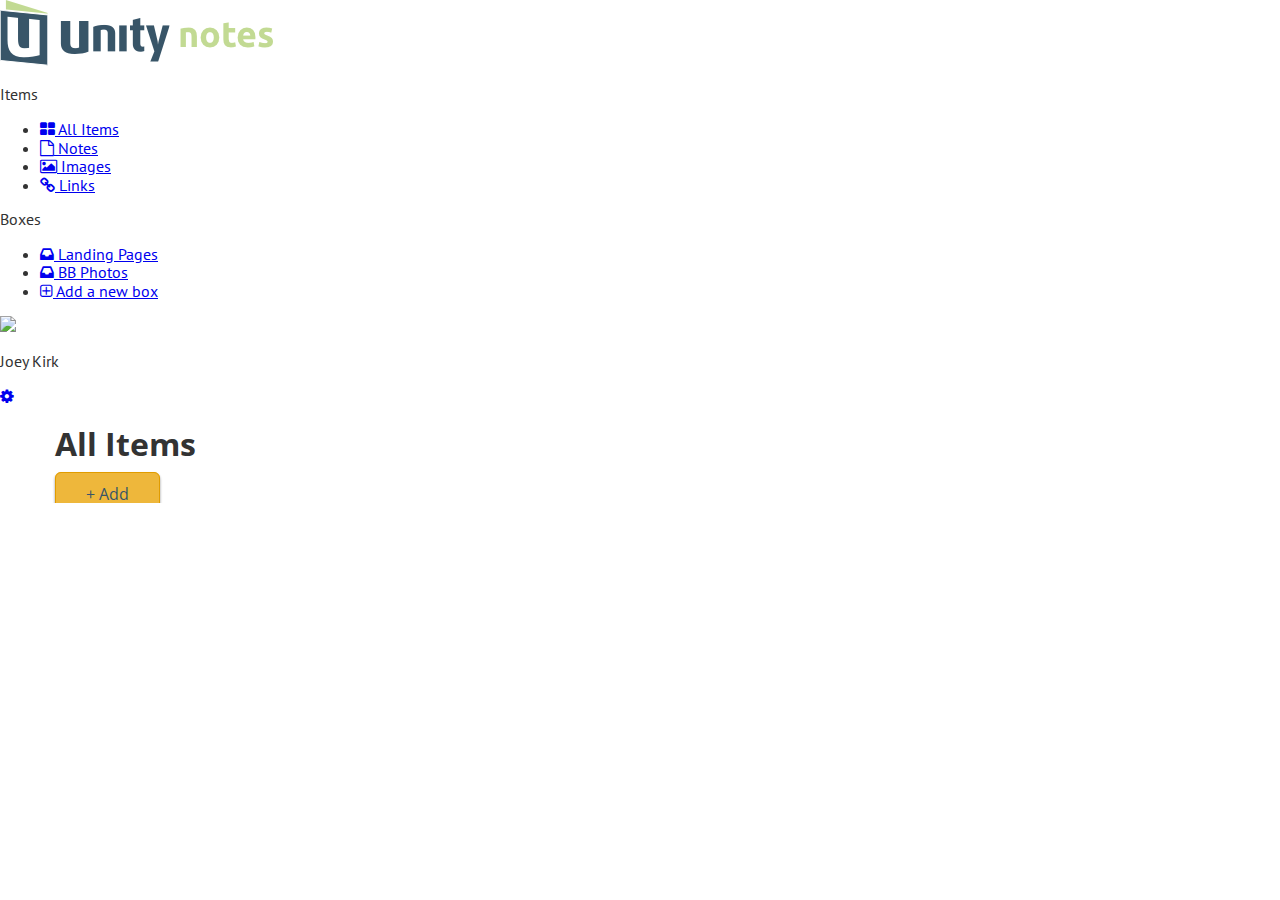
==== dashboard.html @ 7c8ab6ca "Created Dashboard Page w/ Left Nav" ====
<!DOCTYPE html>
<html lang="en-us">
<head>
   <meta http-equiv="X-UA-Compatible" content="IE=Edge">
   <meta name="viewport" content="width=device-width, initial-scale=1">
   <meta charset="UTF-8">
   <script src="https://use.fontawesome.com/1afe64d112.js"></script>  
    <title>Dashboard | Unity Notes</title>
    
    <!-- Google Fonts -->
    <link href="https://fonts.googleapis.com/css?family=Open+Sans:300,400,700|PT+Sans:400,700|Ubuntu:300,300i,400,400i,500,500i" rel="stylesheet" type='text/css'>
    
    <!-- CSS -->
    <link rel="stylesheet" href="css/normalize.css">
    <link rel="stylesheet" href="css/style.css">
    <link rel="stylesheet" href="css/font-awesome.css">
    <link rel="stylesheet" href="css/animate.css">
      
</head>
<body class="dashboard">
    
    <!-- LEFT NAVIGATION -->
    
    <nav id="left-nav" class="left-nav">
     <a href="#" class="site-logo"><img src="images/site-logo.png" /></a>
     <div class="items">
       <p>Items</p>
       <ul>
         <li><a href="#"><i class="fa fa-th-large"></i> All Items</a></li>
         <li><a href="#"><i class="fa fa-file-o"></i> Notes</a></li>
         <li><a href="#"><i class="fa fa-picture-o"></i> Images</a></li>
         <li><a href="#"><i class="fa fa-link"></i> Links</a></li>
       </ul>
       <p>Boxes</p>
       <ul>
         <li><a href="#"><i class="fa fa-inbox"></i> Landing Pages</a></li>
         <li><a href="#"><i class="fa fa-inbox"></i> BB Photos</a></li>
         <li><a href="#"><i class="fa fa-plus-square-o"></i> Add a new box</a></li>
       </ul>
     </div>
   <div class="settings">
     <img src="https://s3.amazonaws.com/uifaces/faces/twitter/jsa/128.jpg">
     <p>Joey Kirk</p>
     <a href="#"><i class="fa fa-cog"></i></a>
   </div>
  </nav>
<main role="main">
    
   <!-- BENEFITS -->
    
   <section class="content">
     <div class="container">
       <div class="header">
         <h1>All Items</h1>
         <a href="#" class="btn">+ Add</a>
       </div>
     </div>
     <div class="container">
       <div class="content-item">
         <div class="item-box">
         </div>
       </div>
       <div class="content-item">
         <div class="item-box">
         </div>
       </div>
       <div class="content-item">
         <div class="item-box">
         </div>
       </div>
       <div class="content-item">
         <div class="item-box">
         </div>
       </div>
       <div class="content-item">
         <div class="item-box">
         </div>
       </div>
       <div class="content-item">
         <div class="item-box">
         </div>
       </div>
       <div class="content-item">
         <div class="item-box">
         </div>
       </div>
       <div class="content-item">
         <div class="item-box">
         </div>
       </div>
       <div class="content-item">
         <div class="item-box">
         </div>
       </div>
       <div class="content-item">
         <div class="item-box">
         </div>
       </div>
     </div>
   </section>
 </main>
</body>
</html>
---- css/style.css ----
html, body{
    overflow-x: hidden;
}

body{
    font-family: "PT Sans", Helvetica, Arial, sans-serif;
    color:#333333;
 }

 h1, h2, h3, h4, h5, h6 {
    font-family: "Open Sans", Helvetica, Arial, sans-serif;
 }

 h2 {
   font-size:28px;
   font-weight: normal;
   margin-bottom: 5px;
 }

 p {
   font-size:16px;
   line-height: 19px;
   font-weight: 100;
 }

/* GRID */

.container {
    margin-right: auto;
    margin-left: auto;
    padding-left: 15px;
    padding-right: 15px;
    position: relative;
}

.container:before,
.container:after {
    content: " ";
    display: table;
}

.container:after {
    clear: both;
}

.one-half, .one-third, .one-fourth {
    width: 96%;
    float:left;
    position:relative;
    min-height: 1px;
    margin:0 2% 20px;
}
.staggered {
    width: 96%;
    float:left;
    top: 20px;
    position:relative;
    min-height: 1px;
    margin:0 2% 20px;
}
/* MEDIA QUERIES */
/* 'min-width' * .96 = '.Container' Width (to account for 2% padding on Left & Right Sides) */

@media (min-width: 320px) {
    .container {
      width: 307px
  }
}

@media (min-width: 768px) {
   .container {
     width: 750px;
   }
 }

@media (min-width: 992px) {
   .container {
     width: 970px;
   }
   .one-half {
     width:46%;
   }
   .one-third {
     width:29.33333%;
   }
   .one-fourth {
     width:21%;
   }
 }
 @media (min-width: 1200px) {
   .container {
     width: 1170px;
   }
 }

/* HEADER */

header {
   color:#FFFFFF;
   background: url(../images/Hero-Top.png);
   min-height:500px;
    background-repeat: no-repeat;
    background-position:center center;
    background-size: cover;
 }
 header nav {
   padding:1em;
 }
 header nav ul {
   display:inline;
   text-align: right;
   float:right;
   margin:0;
 }
 header nav ul > li {
   list-style-type: none;
   display: inline-block;
   margin:0 5px;
 }
 header nav ul > li.btn-outline {
   padding:10px 15px;
   border:2px solid #FFFFFF;
   border-radius: 6px;
 }
 header nav ul > li.btn-outline:hover {
   background:#FFFFFF;
 }
 header nav ul > li > a {
   color:#FFFFFF;
   text-decoration: none;
 }
 header nav ul > li.btn-outline:hover > a {
   color:#34495E;
 }
 header .hero {
   font-family: "Open Sans";
   text-align: center;
   display:block;
   position: relative;
 }
 header .hero h1 {
   font-size:38px;
   font-weight: lighter;
   margin:95px 0 0;
 }
 header .hero p {
   font-size: 18px;
   line-height: 26px;
   font-weight: lightest;
   margin:10px 0 40px;
 }


/* BUTTONS */
.btn {
    Border-radius: 6px;
    color:#385568;
    font-family: "Open Sans";
    font-weight: 400;
    text-decoration: none;
    padding: 10px 30px;
    background: #EEB73B;
    border: 1px solid #E19C00;
    box-shadow: 0px 2px 2px 1px rgba(0, 0, 0, 0.2);
}
.middle-btn {
    Border-radius: 6px;
    color:#385568;
    font-family: "Open Sans";
    font-weight: 400;
    text-decoration: none;
    padding: 10px 30px;
    background: #EEB73B;
    border: 1px solid #E19C00;
    box-shadow: 0px 2px 2px 1px rgba(0, 0, 0, 0.2);
}

/* BENEFITS */
 .benefits {
   text-align: center;
   display:block;
   position:relative;
 }
 .benefits ul {
   margin: 0 auto;
   padding:4em 0;
 }
 .benefits ul li {
   list-style-type: none;
   display: inline-block;
 }
 .benefits i {
   color:#3A5668;
   font-size:60px;
   margin:0;
   vertical-align: middle;
 }
 .benefits h2 {
   color:#3A5668;
 }

/* PRICING */

.pricing {
    background: url("../images/Hero-Center.png") top center no-repeat, linear-gradient(206deg, #5F81A3, #34495E 94%);
    background-size:cover;
    text-align: center;
    padding: 4em 0;
}
.pricing h2, .pricing p {
    color:#fff;
    font-weight: 100;
}
.pricing ul {
    margin:0 auto;
    padding:1em 0;
}
.pricing ul li{
    list-style-type: none;
}
.box {
    padding:0 15px 15px;
    background: #FFFFFF;
    border-radius: 6px;
    box-shadow: 0px 2px 0px rgba(0,0,0,0.20);
    min-height: 410px;
    position: relative;
    margin-top: 25px;
}
.box.middle {
    min-height: 440px;
    margin-top: 10px;
}
.box h3 {
   font-family: "Open Sans", Helvetica, Arial, sans-serif;
   font-weight: 300;
   border-top-left-radius: 6px;
   border-top-right-radius: 6px;
   text-transform: uppercase;
   background: #E2E2E2;
   box-shadow: 0px 1px 2px 0px rgba(0,0,0,0.40);
   left:0;
   right:0;
   top:0;
   text-align: center;
   margin:0 -15px 40px;
   padding:10px 0;
 }
.box h4 {
   font-size:50px;
   font-weight: normal;
   margin:40px 0 10px;
   color:#3498DB;
 }
 .box h4 span {
   font-size:32px;
   vertical-align: top;
 }
 .box h4 span.month {
   font-family: "Open Sans", Helvetica, Arial, sans-serif;
   font-weight: 100;
   color:#888888;
   font-size:18px;
   vertical-align: middle;
 }
 .box ul li {
   font-size:18px;
   margin-bottom:20px;
  }
.box .btn {
   position:absolute;
   bottom:40px;
   left:20px;
   right:20px;
 }
.box .middle-btn {
   position:absolute;
   bottom:55px;
   left:20px;
   right:20px;
}
 .small {
   font-size: 13px;
   color: #FEFEFE;
   line-height: 15px;
   font-style:italic;
 }

/* TESTIMONIALS */
.testimonials {
   padding:4em 0;
   text-align: center;
 }
 .testimonials h2 {
   color:#3A5668;
 }
 .testimonials ul li {
   list-style-type: none;
 }
 .testimonials blockquote {
   color: #3A5668;
   text-align: left;
   font-style: italic;
   background:#E2E2E2;
   position: relative;
   padding:30px;
   border-radius: 6px;
   width:auto;
   margin:0;
 }
 .testimonials blockquote:after {
   top: 100%;
   left: 13%;
   border: solid transparent;
   content: " ";
   height: 0;
   width: 0;
   position: absolute;
   pointer-events: none;
   border-top-color: #E2E2E2;
   border-width: 10px;
   margin-left: -10px;
 }
 .testimonials img {
   height: 65px;
   width: 65px;
   border-radius:50%;
   float: left;
   display: inline-block;
   margin:20px 10px 0 0;
 }
 .testimonials p.name {
   float: left;
   display: inline-block;
   text-align: left;
   font-size:13px;
   margin-top: 30px;
 }

/* BOTTOM CTA */

.BottomCTA {
    padding: 4em 0;
    text-align: center;
    background: url("../images/Hero-Bottom.png") top center no-repeat, linear-gradient(206deg, #5F81A3, #34495E 94%);
    background-size:cover;
    text-align: center;
    padding: 4em 0;
}
.BottomCTA h2 {
   font-size:38px;
   color: #3A5668;
   font-weight: 100;
   margin: 50px 0 15px;
}
 .BottomCTA p {
   color: #3A5668;
   font-size: 16px;
   line-height: 26px;
   font-weight: 100;
   margin: 0 10px 40px;
}

.CTABox {
    padding:5px 5px 5px;
    background: #FFFFFF;
    border-radius: 6px;
    box-shadow: 0px 2px 0px rgba(0,0,0,0.20);
    min-height: 300px;
    max-width: 550px;
    position: relative;
    margin: auto;
}


/* FOOTER */

footer {
   background-color: #34495E;
   background-image: linear-gradient(to top, #3498DB 0%, #3498DB 50%, #34495E 50%, #34495E 100%);
   color: #FFFFFF;
   height: 150px;
   position: relative;
   overflow: hidden;
   z-index: 0;
 }
 footer p, footer nav ul {
   font-size:14px;
   font-weight:100;
   text-align: center;
   margin: 10px auto 0;
 }
 footer nav ul li {
   list-style-type: none;
   display: inline;
 }
 footer nav ul li a {
   color:#FFFFFF;
   text-decoration: none;
 }
 footer .right-footer-block {
   background-color: transparent;
 }
 footer .logo{
   padding: 2em 0;
   margin: 0 auto;
   display: block;
 }
 
@media (min-width: 992px){
footer {
    background-color: #fff;
    background-image: linear-gradient(to left, #fff 0%, #fff 33.33337%, #3A5668 33.33337%, #3A5668 100%);
    height: 90px;
   }
   footer p, footer nav ul{
     padding: 2em 0;
     text-align: left;
   }
   footer .right-footer-block {
     background-color: #fff;
   }
   footer .logo{
     padding: .7em 0 1em 1em;
   }
 }
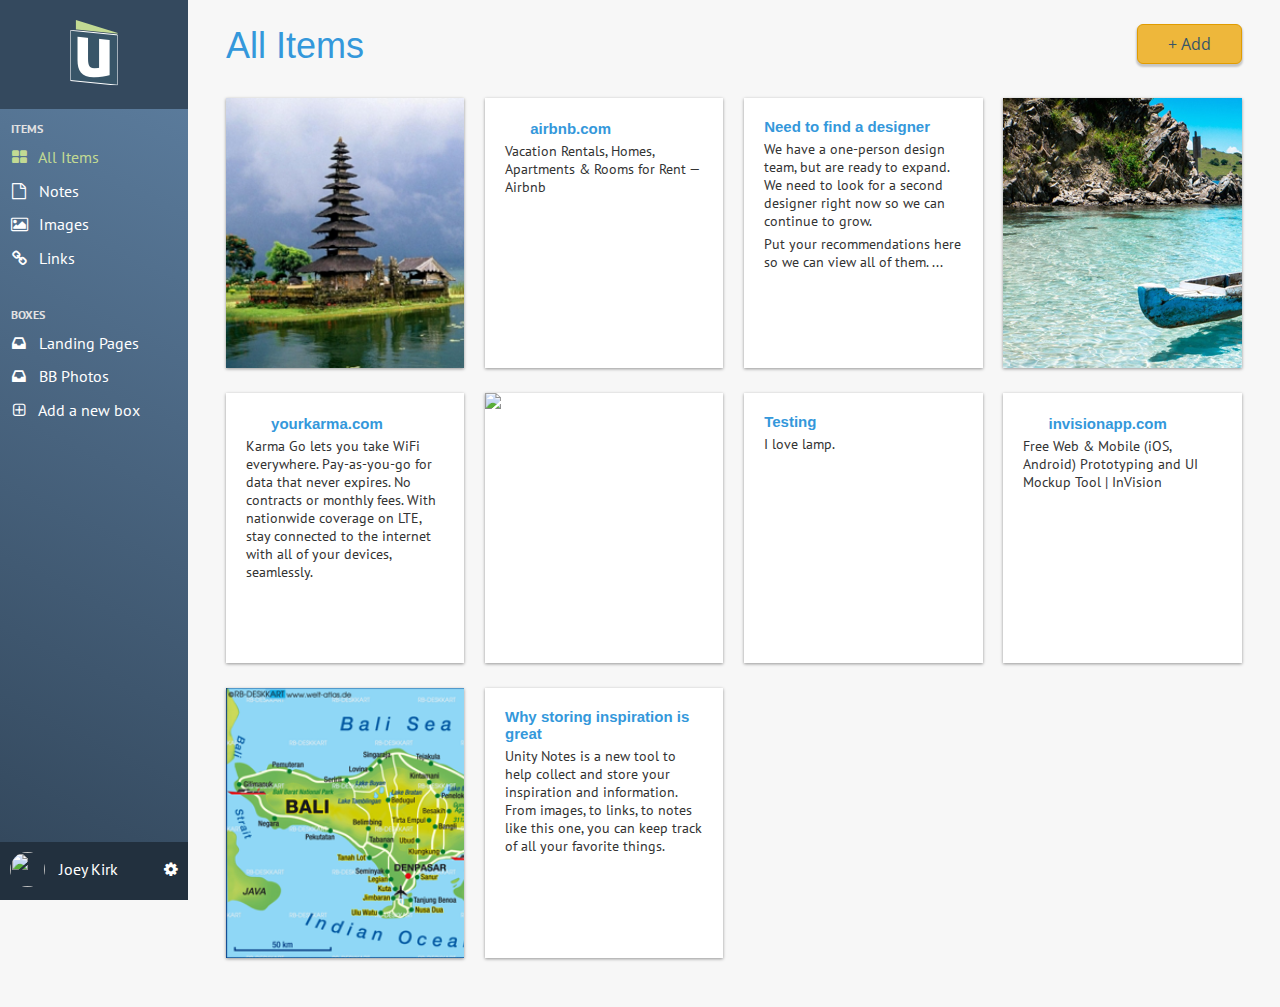
==== commit ae87aa6a: "Dashboard styling completed (really this time)" ====
--- a/dashboard.html
+++ b/dashboard.html
@@ -22,14 +22,14 @@
     <!-- LEFT NAVIGATION -->
     
     <nav id="left-nav" class="left-nav">
-     <a href="#" class="site-logo"><img src="images/site-logo.png" /></a>
+     <a href="dashboard.html" class="site-logo"><img src="images/Logo-U.png" /></a>
      <div class="items">
        <p>Items</p>
        <ul>
-         <li><a href="#"><i class="fa fa-th-large"></i> All Items</a></li>
-         <li><a href="#"><i class="fa fa-file-o"></i> Notes</a></li>
-         <li><a href="#"><i class="fa fa-picture-o"></i> Images</a></li>
-         <li><a href="#"><i class="fa fa-link"></i> Links</a></li>
+           <li><a href="dashboard.html"><span class="active"><i class="fa fa-th-large"></i> All Items</span></a></li>
+         <li><a href="notes.html"><i class="fa fa-file-o"></i> Notes</a></li>
+           <li><a href="images.html"><i class="fa fa-picture-o"></i> Images</a></li>
+         <li><a href="Links.html"><i class="fa fa-link"></i> Links</a></li>
        </ul>
        <p>Boxes</p>
        <ul>
@@ -46,7 +46,7 @@
   </nav>
 <main role="main">
     
-   <!-- BENEFITS -->
+   <!-- CONTENT -->
     
    <section class="content">
      <div class="container">
@@ -58,42 +58,60 @@
      <div class="container">
        <div class="content-item">
          <div class="item-box">
+             <img src="images/dashboard/Temple.png">
          </div>
        </div>
        <div class="content-item">
          <div class="item-box">
+            <h2><img class="favicon" src="https://www.airbnb.com/favicon.ico"> <a href="#">airbnb.com</a></h2>
+           <p>Vacation Rentals, Homes, Apartments &amp; Rooms for Rent &mdash; Airbnb</p>
+         </div>
+       </div>
+      <div class="content-item">
+        <div class="item-box">
+            <h2><a href="#">Need to find a designer</a></h2>
+           <p>We have a one-person design team, but are ready to expand. We need to look for a second designer right now so we can continue to grow.</p>
+           <p>Put your recommendations here so we can view all of them. ...</p>
+        </div>
+       </div>
+       <div class="content-item">
+         <div class="item-box">
+            <img src="images/dashboard/Boat.png">
          </div>
        </div>
        <div class="content-item">
          <div class="item-box">
+            <h2><img class="favicon" src="https://www.yourkarma.com/favicon.ico"> <a href="#">yourkarma.com</a></h2>
+          <p>Karma Go lets you take WiFi everywhere. Pay-as-you-go for data that never expires. No contracts or monthly fees. With nationwide coverage on LTE, stay connected to the internet with all of your devices, seamlessly.</p>
          </div>
        </div>
        <div class="content-item">
          <div class="item-box">
+            <img src="images/dashboard/infinity.png">
          </div>
        </div>
        <div class="content-item">
          <div class="item-box">
+            <h2><a href="#">Testing</a></h2>
+           <p>I love lamp.</p>
          </div>
        </div>
        <div class="content-item">
          <div class="item-box">
+            <h2><img class="favicon" src="https://www.invisionapp.com/favicon.ico"> <a href="#">invisionapp.com</a></h2>
+           <p>Free Web &amp; Mobile (iOS, Android) Prototyping and UI Mockup Tool | InVision</p>
          </div>
        </div>
        <div class="content-item">
          <div class="item-box">
+            <img src="images/dashboard/Map.png">
          </div>
        </div>
        <div class="content-item">
          <div class="item-box">
-         </div>
-       </div>
-       <div class="content-item">
-         <div class="item-box">
-         </div>
-       </div>
-       <div class="content-item">
-         <div class="item-box">
+            <h2><a href="#">Why storing inspiration is great</a></h2>
+            <p>Unity Notes is a new tool to help collect and store your inspiration and information. From images, to links, to notes like this one, you can keep track of all your favorite things.
+            </p>
          </div>
        </div>
      </div>
--- a/css/style.css
+++ b/css/style.css
@@ -424,3 +424,210 @@
      padding: .7em 0 1em 1em;
    }
  }
+
+
+ /* DASHBOARD */
+ .dashboard {
+   background:#F7F7F7;
+ }
+ .left-nav {
+   height: 100vh;
+   width:14.66666667%;
+   color:#FFFFFF;
+   background: #34495E;
+   background-image: linear-gradient(206deg, #5F81A3 0%, #34495E 94%);
+   float:left;
+   position: fixed;
+   display:block;
+ }
+ .left-nav .site-logo {
+   padding:20px 0;
+   background:#34495E;
+   display:block;
+   text-align: center;
+ }
+ .left-nav .items {
+   padding:0 6%;
+ }
+ .left-nav .items p {
+   font-weight: 600;
+   text-transform: uppercase;
+   font-size: 12px;
+   color: #E2E2E2;
+   line-height: 15px;
+ }
+ .left-nav .items ul {
+   margin:0 0 40px;
+   padding:0;
+ }
+ .left-nav .items ul li {
+   list-style-type: none;
+   margin-bottom: 15px;
+ }
+ .left-nav .items ul li a {
+   color:#FFFFFF;
+   text-decoration: none;
+   font-weight: 100;
+ }
+ .left-nav .items ul li a i {
+   width:16px;
+   text-align: center;
+   margin-right:8px;
+ }
+
+/* LEFT NAVBAR SETTINGS */
+ .left-nav .settings {
+   position:absolute;
+   background:#22303E;
+   width:100%;
+   bottom:0;
+   left:0;
+   right:0;
+   padding:10px 0;
+ }
+ .left-nav .settings img {
+   height:35px;
+   width:35px;
+   border-radius: 50%;
+   margin-left:10px;
+   display: inline-block;
+ }
+ .left-nav .settings p {
+   display: inline-block;
+   vertical-align: top;
+   padding-top: 8px;
+   font-weight: 400;
+   margin:0 0 0 10px;
+ }
+ .left-nav .settings a {
+   color:#FFFFFF;
+   text-decoration: none;
+   text-align: right;
+   float: right;
+   margin-right:10px;
+   margin-top:8px;
+ }
+
+ /* CONTENT */
+ .content {
+   padding:6em 1% 1.5em;
+   float:right;
+   width:98%;
+   position: relative;
+ }
+ .content .header {
+   margin:0 1% 20px;
+ }
+ .content .header h1 {
+   font-family: "Lato", Helvetica, Arial, sans-serif;
+   font-weight: 100;
+   margin:0 0 30px;
+   font-size: 36px;
+   color: #3498DB;
+   line-height: 44px;
+   float: left;
+   display:inline-block;
+ }
+ .content .header > a {
+   float:right;
+ }
+ .content-item {
+   width:96%;
+   margin:0 2% 25px;
+   float:left;
+   display:block;
+ }
+ .item-box {
+   display:block;
+   height:230px;
+   background: #FFFFFF;
+   box-shadow: 0px 1px 3px 0px rgba(0,0,0,0.40);
+   position: relative;
+   overflow: hidden;
+   padding:20px;
+ }
+
+/* Larger Mobile Devices */
+ @media (min-width:460px) {
+   .content {
+     padding:1.5em 1%;
+     float:right;
+     width:90%;
+     position: relative;
+   }
+   .content-item {
+     width:46%;
+     margin:0 2% 25px;
+     float:left;
+     display:block;
+   }
+ }
+/* Tablets */
+ @media (min-width:768px) {
+   .content {
+     padding:1.5em 5%;
+     float:right;
+     width:90%;
+     position: relative;
+   }
+   .content > .container {
+     width:700px;
+   }
+   .content-item {
+     width:31.33333%;
+     margin:0 1% 25px;
+   }
+ }
+/* Laptops and Desktops */
+ @media (min-width:992px) {
+   .content {
+     padding:1.5em 1%;
+     float:right;
+     width:83.33333333%;
+     position: relative;
+   }
+   .content > .container {
+     width:auto;
+   }
+   .content-item {
+     width:23%;
+     margin:0 1% 25px;
+   }
+ }
+
+.item-box > img {
+   position:absolute;
+   height:100%;
+   width:auto;
+   top:0;
+   left:0;
+   right:0;
+ }
+ .item-box h2 {
+   font-family: 'Lato', Helvetica, Arial, sans-serif;
+   font-weight: 700;
+   font-size: 15px;
+   line-height: 17px;
+   margin:0;
+ }
+ .item-box h2 a {
+   color: #3498DB;
+   text-decoration: none;
+ }
+ .item-box h2 img {
+   width:16px;
+   height:16px;
+   position:relative;
+   top:2px;
+   margin-right:5px;
+ }
+ .item-box p {
+   font-size: 14px;
+   color: #333333;
+   line-height: 18px;
+   margin:5px 0 0;
+ }
+
+.active {
+    color:#C2DA93;
+}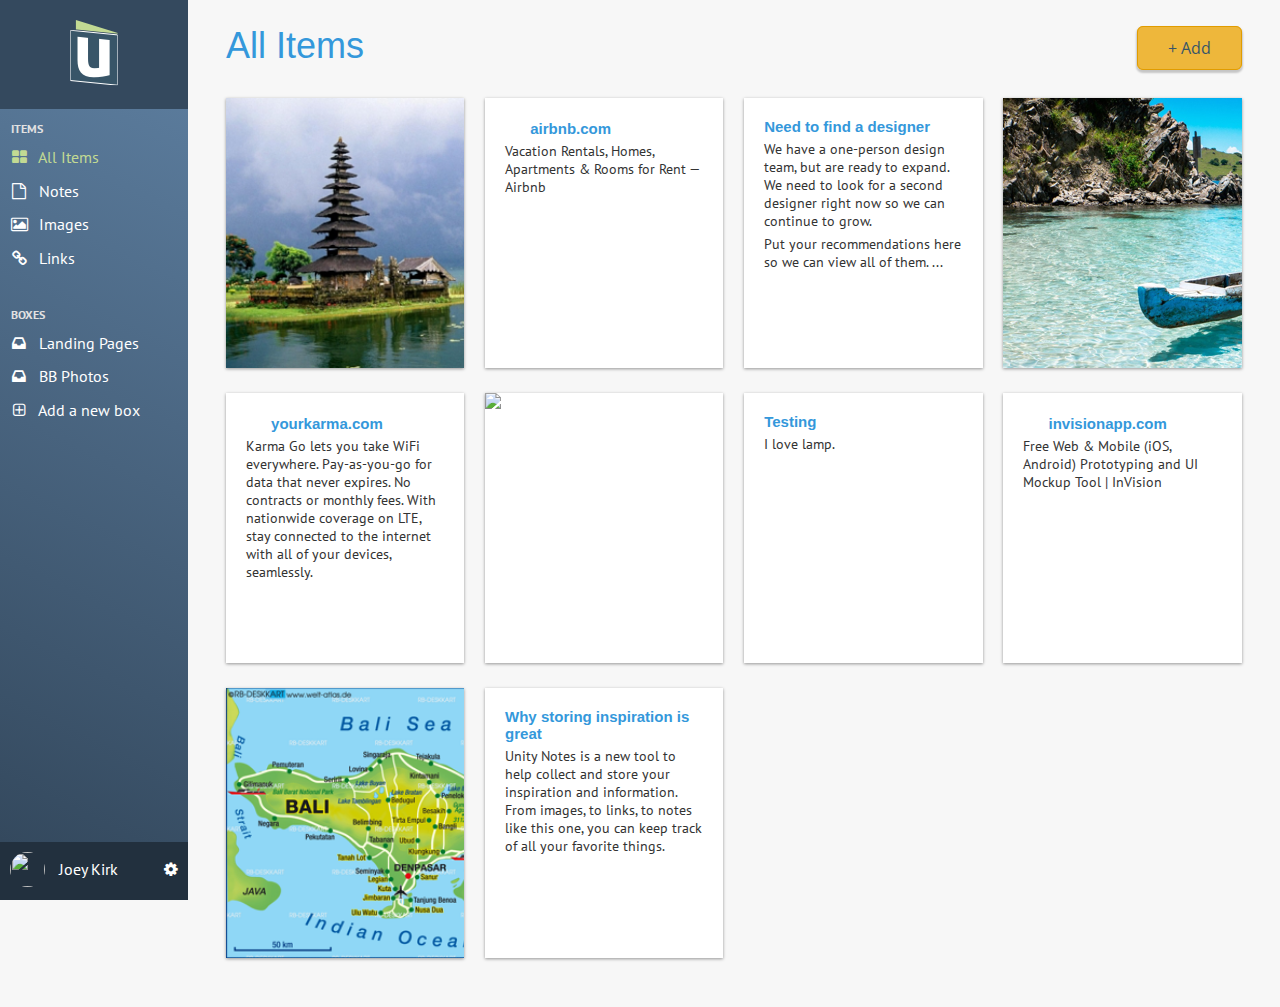
==== commit 40dbb2f4: "Added JS to ADD button on Dashboard" ====
--- a/dashboard.html
+++ b/dashboard.html
@@ -14,7 +14,7 @@
     <link rel="stylesheet" href="css/normalize.css">
     <link rel="stylesheet" href="css/style.css">
     <link rel="stylesheet" href="css/font-awesome.css">
-    <link rel="stylesheet" href="css/animate.css">
+    <link rel="stylesheet" href="css/dropit.css">
       
 </head>
 <body class="dashboard">
@@ -52,7 +52,16 @@
      <div class="container">
        <div class="header">
          <h1>All Items</h1>
-         <a href="#" class="btn">+ Add</a>
+         <ul class="menu">
+            <li>
+              <a href="#" class="btn">+ Add</a>
+              <ul>
+                  <li><a href="#"><i class="fa fa-file-o"></i> Note</a></li>
+                  <li><a href="#"><i class="fa fa-picture-o"></i> Image</a></li>
+                  <li><a href="#"><i class="fa fa-link"></i> Link</a></li>
+              </ul>
+            </li>
+          </ul>
        </div>
      </div>
      <div class="container">
@@ -117,5 +126,10 @@
      </div>
    </section>
  </main>
+ <script src="js/jquery-3.2.1.min.js"></script>
+ <script src="js/dropit.js"></script>
+ <script type="text/javascript">
+     $(".menu").dropit();
+    </script>
 </body>
 </html>
--- a/css/style.css
+++ b/css/style.css
@@ -141,7 +141,7 @@
  header .hero h1 {
    font-size:38px;
    font-weight: lighter;
-   margin:95px 0 0;
+   margin:auto;
  }
  header .hero p {
    font-size: 18px;
@@ -351,14 +351,14 @@
    font-size:38px;
    color: #3A5668;
    font-weight: 100;
-   margin: 50px 0 15px;
+   margin: 15px 15px;
 }
  .BottomCTA p {
    color: #3A5668;
    font-size: 16px;
    line-height: 26px;
    font-weight: 100;
-   margin: 0 10px 40px;
+   margin: 0 10px 30px;
 }
 
 .CTABox {
@@ -366,8 +366,8 @@
     background: #FFFFFF;
     border-radius: 6px;
     box-shadow: 0px 2px 0px rgba(0,0,0,0.20);
-    min-height: 300px;
-    max-width: 550px;
+    height: 210px;
+    width: 450px;
     position: relative;
     margin: auto;
 }
--- a/css/dropit.css
+++ b/css/dropit.css
@@ -0,0 +1,60 @@
+/*
+ * Dropit v1.1.0
+ * http://dev7studios.com/dropit
+ *
+ * Copyright 2012, Dev7studios
+ * Free to use and abuse under the MIT license.
+ * http://www.opensource.org/licenses/mit-license.php
+ */
+
+/* These styles assume you are using ul and li */
+.dropit {
+    list-style: none;
+	padding: 0;
+	margin: 15px 0 0;
+    float: right;
+    display: inline-block;
+}
+.dropit .dropit-trigger { position: relative; }
+.dropit .dropit-submenu {
+    position: absolute;
+    top: 100%;
+    right: 0; /* dropdown left or right */
+    z-index: 1000;
+    display: none;
+    min-width: 100px;
+    list-style: none;
+	padding: 20px;
+	margin: 20px 0 0;
+}
+.dropit .dropit-open .dropit-submenu { 
+    display: block;
+    background: #FFFFFF;   
+    box-shadow: 0px 2px 4px 0px rgba(0,0,0,0.30);
+    border-radius: 4px;
+}
+.dropit .dropit-open .dropit-submenu:after {
+  content: " ";
+  position: absolute;
+  border-style: solid;
+  border-width: 0 8px 8px;
+  border-color: #FFFFFF transparent;
+  display: block;
+  width: 0;
+  z-index: 1;
+  top: -8px;
+  right: 10px;
+ }
+ .dropit .dropit-open .dropit-submenu li {
+  display: block;
+  margin-bottom: 20px;
+ }
+ .dropit .dropit-open .dropit-submenu li:last-child {
+  margin-bottom: 0px;
+ }
+ .dropit .dropit-open .dropit-submenu li a {
+  color:#34495E;
+  text-decoration: none;
+  font-family: "Lato", Helvetica, Arial, sans-serif;
+  font-weight:100;
+ }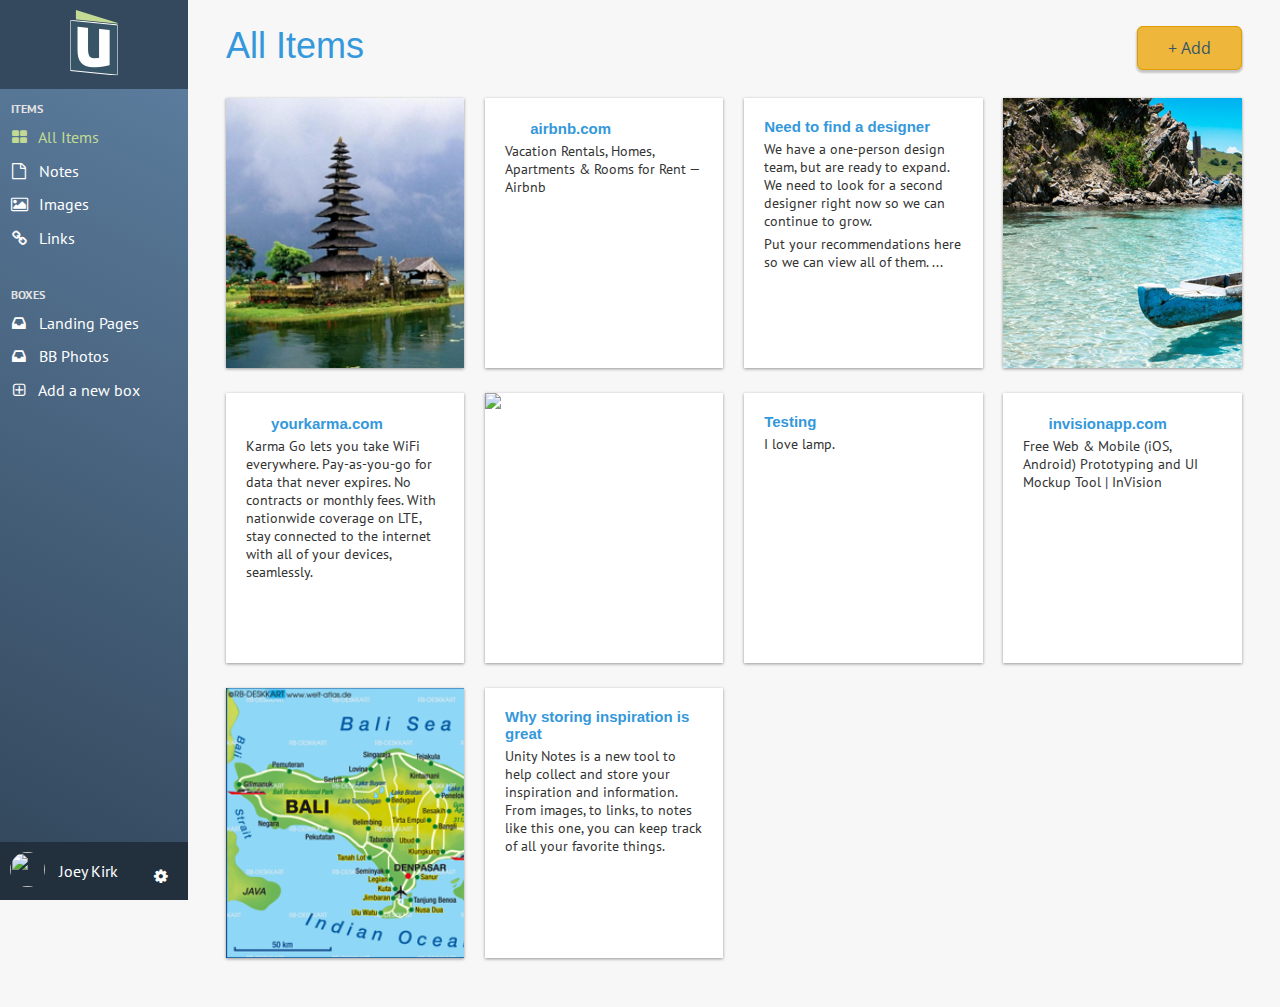
==== commit 3faf5d50: "Added JS to Settings Menu" ====
--- a/dashboard.html
+++ b/dashboard.html
@@ -27,9 +27,9 @@
        <p>Items</p>
        <ul>
            <li><a href="dashboard.html"><span class="active"><i class="fa fa-th-large"></i> All Items</span></a></li>
-         <li><a href="notes.html"><i class="fa fa-file-o"></i> Notes</a></li>
+           <li><a href="notes.html"><i class="fa fa-file-o"></i> Notes</a></li>
            <li><a href="images.html"><i class="fa fa-picture-o"></i> Images</a></li>
-         <li><a href="Links.html"><i class="fa fa-link"></i> Links</a></li>
+           <li><a href="links.html"><i class="fa fa-link"></i> Links</a></li>
        </ul>
        <p>Boxes</p>
        <ul>
@@ -41,7 +41,16 @@
    <div class="settings">
      <img src="https://s3.amazonaws.com/uifaces/faces/twitter/jsa/128.jpg">
      <p>Joey Kirk</p>
-     <a href="#"><i class="fa fa-cog"></i></a>
+     <ul class="settings-menu">
+     	<li>
+        	<a href="#"><i class="fa fa-cog"></i></a>
+            <ul>
+            	<li><a href="#"><i class="fa fa-cog"></i>Account Settings</a></li>
+                <li><a href="#"><i class="fa fa-group"></i>Collaborators</a></li>
+                <li><a href="#"><i class="fa fa-sign-out"></i>Sign Out</a></li>
+            </ul>
+        </li>
+     </ul>
    </div>
   </nav>
 <main role="main">
@@ -129,7 +138,11 @@
  <script src="js/jquery-3.2.1.min.js"></script>
  <script src="js/dropit.js"></script>
  <script type="text/javascript">
-     $(".menu").dropit();
-    </script>
+     $(".settings-menu").dropit();
+	 $(".menu").dropit();
+	 $("#menu").click(function() {
+     $("#left-nav").toggleClass("open", 200);
+ });
+ </script>
 </body>
 </html>
--- a/css/style.css
+++ b/css/style.css
@@ -441,7 +441,7 @@
    display:block;
  }
  .left-nav .site-logo {
-   padding:20px 0;
+   padding:10px 0;
    background:#34495E;
    display:block;
    text-align: center;
@@ -494,19 +494,22 @@
  }
  .left-nav .settings p {
    display: inline-block;
-   vertical-align: top;
-   padding-top: 8px;
+   vertical-align:top;
+   padding-top: 10px;
    font-weight: 400;
    margin:0 0 0 10px;
  }
  .left-nav .settings a {
+   display: inline-block;
+   vertical-align:top;
    color:#FFFFFF;
    text-decoration: none;
-   text-align: right;
    float: right;
    margin-right:10px;
-   margin-top:8px;
- }
+ }
+ .left-nav .settings i {
+    padding-right: 10px;
+}
 
  /* CONTENT */
  .content {
--- a/css/dropit.css
+++ b/css/dropit.css
@@ -50,11 +50,35 @@
   margin-bottom: 20px;
  }
  .dropit .dropit-open .dropit-submenu li:last-child {
-  margin-bottom: 0px;
+  margin-bottom: 10px;
  }
  .dropit .dropit-open .dropit-submenu li a {
   color:#34495E;
   text-decoration: none;
   font-family: "Lato", Helvetica, Arial, sans-serif;
   font-weight:100;
- }+ }
+.settings-menu .dropit-submenu {
+    position:absolute;
+    top: -120px;
+    right: 0; /* dropdown left or right */
+    z-index: 1;
+    display: none;
+    width: 175px;
+	height: 60px;
+    list-style: none;
+  padding: 15px 0px;
+  margin: 15px 0px;
+}
+.settings-menu .dropit-open .dropit-submenu:after {
+    content: " ";
+    position: absolute;
+    border-style: solid;
+    border-width: 8px 8px 0;
+    border-color: #FFFFFF transparent;
+    display: block;
+    width: 0;
+    z-index: 1;
+    top: 150px;
+    right: 10px;
+}